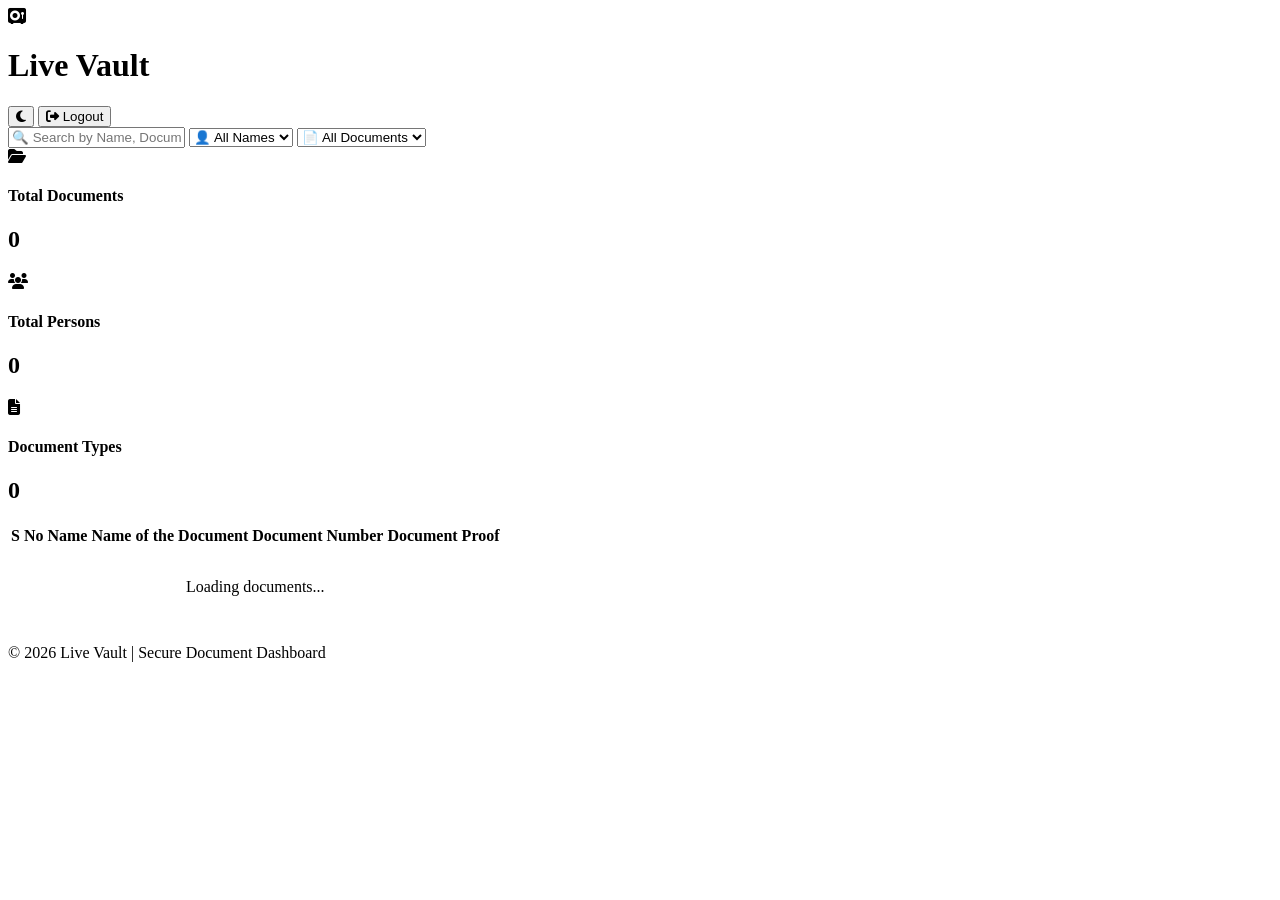
==== dashboard.html @ a058700c "Add files via upload" ====
<!DOCTYPE html>
<html lang="en">
<head>
    <meta charset="UTF-8">
    <meta name="viewport" content="width=device-width, initial-scale=1.0">
    <title>Live Vault Dashboard</title>

    <link rel="stylesheet" href="css/style.css">

    <link rel="stylesheet"
    href="https://cdnjs.cloudflare.com/ajax/libs/font-awesome/6.7.1/css/all.min.css">
</head>

<body class="dashboard-page">

<header class="topbar">

    <div class="logo-area">
        <i class="fa-solid fa-vault"></i>
        <h1>Live Vault</h1>
    </div>

    <div class="right-area">

        <button id="themeBtn" class="theme-btn">
            <i class="fa-solid fa-moon"></i>
        </button>

        <button id="logoutBtn" class="logout-btn">
            <i class="fa-solid fa-right-from-bracket"></i>
            Logout
        </button>

    </div>

</header>
<!-- ==========================
     SEARCH & FILTERS
========================== -->

<section class="controls">

    <!-- Search -->
    <input
        type="text"
        id="searchInput"
        placeholder="🔍 Search by Name, Document or Number...">

    <!-- Name Filter -->
    <select id="nameFilter">
        <option value="">👤 All Names</option>
    </select>

    <!-- Document Filter -->
    <select id="documentFilter">
        <option value="">📄 All Documents</option>
    </select>

</section>

<!-- ==========================
     DASHBOARD CARDS
========================== -->

<section class="dashboard-cards">

    <div class="card">
        <i class="fa-solid fa-folder-open"></i>
        <h4>Total Documents</h4>
        <h2 id="totalDocuments">0</h2>
    </div>

    <div class="card">
        <i class="fa-solid fa-users"></i>
        <h4>Total Persons</h4>
        <h2 id="totalPersons">0</h2>
    </div>

    <div class="card">
        <i class="fa-solid fa-file-lines"></i>
        <h4>Document Types</h4>
        <h2 id="totalTypes">0</h2>
    </div>

</section>
<!-- ==========================
     DOCUMENT TABLE
========================== -->

<section class="table-section">

    <table id="documentTable">

        <thead>
            <tr>
                <th>S No</th>
                <th>Name</th>
                <th>Name of the Document</th>
                <th>Document Number</th>
                <th>Document Proof</th>
            </tr>
        </thead>

        <tbody id="tableBody">

            <!-- Google Sheet Data will load here -->

            <tr>
                <td colspan="5" style="text-align:center;padding:30px;">
                    Loading documents...
                </td>
            </tr>

        </tbody>

    </table>

</section>
<!-- ==========================
     FOOTER
========================== -->

<footer>
    <p>
        © 2026 Live Vault | Secure Document Dashboard
    </p>
</footer>

<!-- ==========================
     JAVASCRIPT
========================== -->

<script src="js/dashboard.js"></script>

</body>
</html>
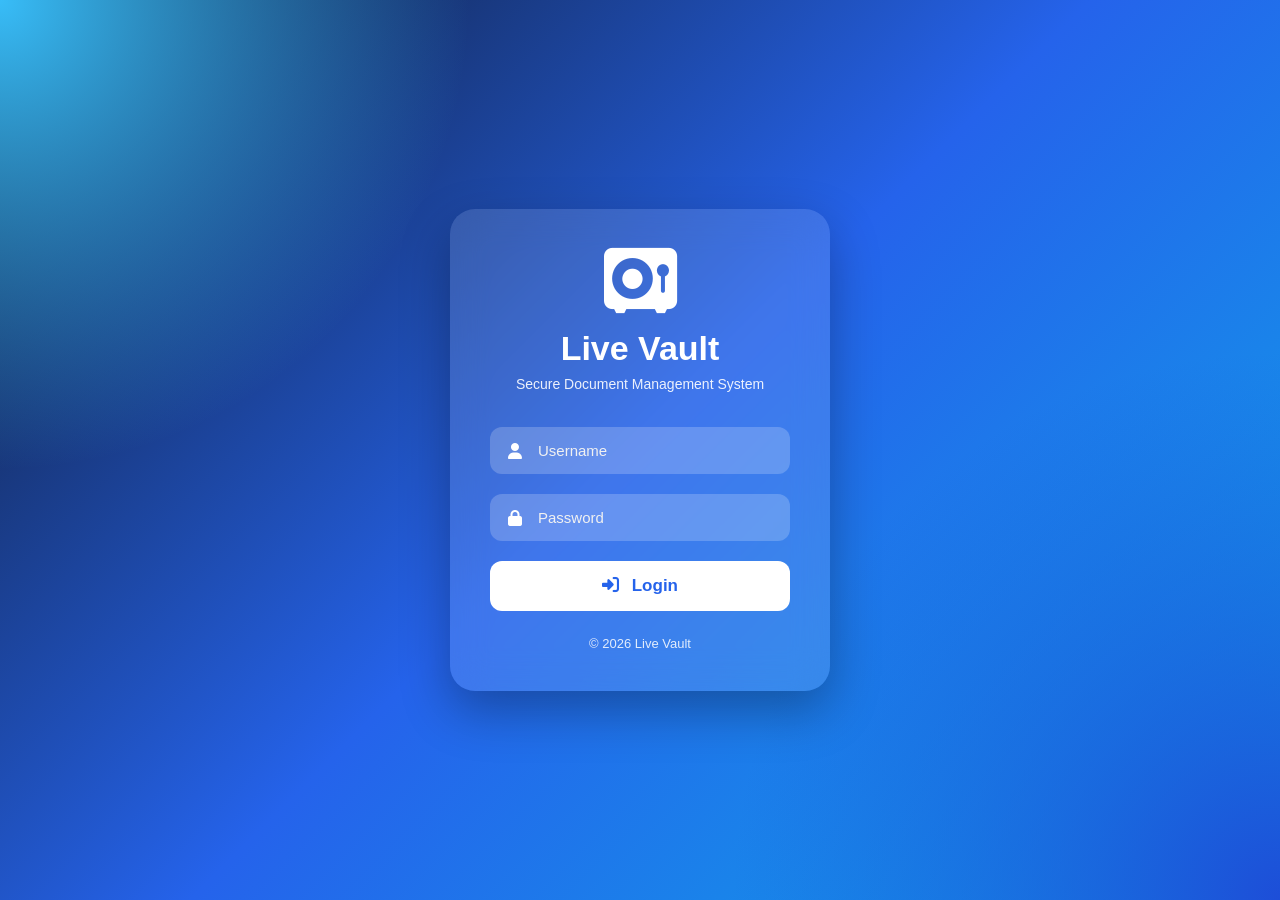
==== commit cbb9e2f9: "Update dashboard.html" ====
--- a/dashboard.html
+++ b/dashboard.html
@@ -3,7 +3,7 @@
 <head>
     <meta charset="UTF-8">
     <meta name="viewport" content="width=device-width, initial-scale=1.0">
-    <title>Live Vault Dashboard</title>
+    <title> Jagadeesh Live Vault Dashboard</title>
 
     <link rel="stylesheet" href="css/style.css">
 
@@ -17,7 +17,7 @@
 
     <div class="logo-area">
         <i class="fa-solid fa-vault"></i>
-        <h1>Live Vault</h1>
+        <h1> Jagadeesh Live Vault</h1>
     </div>
 
     <div class="right-area">
@@ -122,7 +122,7 @@
 
 <footer>
     <p>
-        © 2026 Live Vault | Secure Document Dashboard
+        © 2026 Jagadeesh Live Vault | Secure Document Dashboard
     </p>
 </footer>
 
@@ -133,4 +133,4 @@
 <script src="js/dashboard.js"></script>
 
 </body>
-</html>+</html>
--- a/css/style.css
+++ b/css/style.css
@@ -0,0 +1,560 @@
+/* ===========================
+   LIVE VAULT - STYLE.CSS
+   PART 3A
+=========================== */
+
+@import url('https://fonts.googleapis.com/css2?family=Poppins:wght@300;400;500;600;700&display=swap');
+
+*{
+    margin:0;
+    padding:0;
+    box-sizing:border-box;
+    font-family:'Poppins',sans-serif;
+}
+
+body{
+    background:#f4f7fb;
+    color:#333;
+}
+
+/* ===========================
+   LOGIN PAGE
+=========================== */
+
+.login-page{
+    width:100%;
+    height:100vh;
+    display:flex;
+    justify-content:center;
+    align-items:center;
+    overflow:hidden;
+    position:relative;
+    background:linear-gradient(135deg,#0f172a,#2563eb,#0ea5e9);
+}
+
+/* Animated Background */
+
+.background{
+    position:absolute;
+    width:100%;
+    height:100%;
+    background:
+    radial-gradient(circle at top left,#38bdf8 0%,transparent 30%),
+    radial-gradient(circle at bottom right,#1d4ed8 0%,transparent 35%);
+    animation:bgMove 12s linear infinite alternate;
+}
+
+@keyframes bgMove{
+    from{
+        transform:scale(1);
+    }
+    to{
+        transform:scale(1.15);
+    }
+}
+
+/* ===========================
+   LOGIN BOX
+=========================== */
+
+.login-container{
+    width:380px;
+    padding:40px;
+    border-radius:25px;
+    background:rgba(255,255,255,.12);
+    backdrop-filter:blur(18px);
+    -webkit-backdrop-filter:blur(18px);
+    box-shadow:0 20px 50px rgba(0,0,0,.30);
+    text-align:center;
+    position:relative;
+    z-index:10;
+    color:#fff;
+}
+
+/* ===========================
+   LOGO
+=========================== */
+
+.logo i{
+    font-size:65px;
+    margin-bottom:15px;
+    color:#fff;
+}
+
+.logo h1{
+    font-size:34px;
+    font-weight:700;
+    margin-bottom:8px;
+}
+
+.logo p{
+    font-size:14px;
+    opacity:.9;
+    margin-bottom:35px;
+}
+
+/* ===========================
+   INPUT BOX
+=========================== */
+
+.input-box{
+    position:relative;
+    margin-bottom:20px;
+}
+
+.input-box i{
+    position:absolute;
+    top:50%;
+    left:18px;
+    transform:translateY(-50%);
+    color:#fff;
+    font-size:16px;
+}
+
+.input-box input{
+    width:100%;
+    padding:15px 18px 15px 48px;
+    border:none;
+    outline:none;
+    border-radius:12px;
+    font-size:15px;
+    background:rgba(255,255,255,.20);
+    color:#fff;
+    transition:.3s;
+}
+
+.input-box input::placeholder{
+    color:#f1f1f1;
+}
+
+.input-box input:focus{
+    background:rgba(255,255,255,.35);
+}
+
+/* ===========================
+   LOGIN BUTTON
+=========================== */
+
+button{
+    width:100%;
+    padding:15px;
+    border:none;
+    border-radius:12px;
+    background:#ffffff;
+    color:#2563eb;
+    font-size:17px;
+    font-weight:600;
+    cursor:pointer;
+    transition:.3s;
+}
+
+button:hover{
+    transform:translateY(-2px);
+    background:#f8fafc;
+}
+
+button i{
+    margin-right:8px;
+}
+
+/* ===========================
+   ERROR MESSAGE
+=========================== */
+
+#errorMessage{
+    margin-top:15px;
+    color:#ffdddd;
+    font-size:14px;
+    font-weight:500;
+}
+
+/* ===========================
+   FOOTER
+=========================== */
+
+.footer{
+    margin-top:25px;
+    font-size:13px;
+    opacity:.85;
+}
+/* ===========================
+   DASHBOARD PAGE
+=========================== */
+
+.dashboard-page{
+    min-height:100vh;
+    background:#f5f7fb;
+    color:#333;
+}
+
+/* ===========================
+   TOP HEADER
+=========================== */
+
+.topbar{
+    width:100%;
+    display:flex;
+    justify-content:space-between;
+    align-items:center;
+    padding:18px 40px;
+    background:#2563eb;
+    color:#fff;
+    box-shadow:0 5px 15px rgba(0,0,0,.15);
+    position:sticky;
+    top:0;
+    z-index:1000;
+}
+
+.logo-area{
+    display:flex;
+    align-items:center;
+    gap:12px;
+}
+
+.logo-area i{
+    font-size:30px;
+}
+
+.logo-area h1{
+    font-size:28px;
+    font-weight:700;
+}
+
+.right-area{
+    display:flex;
+    gap:15px;
+    align-items:center;
+}
+
+/* ===========================
+   BUTTONS
+=========================== */
+
+.theme-btn,
+.logout-btn{
+    width:auto;
+    padding:10px 18px;
+    border:none;
+    border-radius:10px;
+    cursor:pointer;
+    font-size:15px;
+    font-weight:600;
+    transition:.3s;
+}
+
+.theme-btn{
+    background:#ffffff;
+    color:#2563eb;
+}
+
+.logout-btn{
+    background:#ef4444;
+    color:#fff;
+}
+
+.theme-btn:hover,
+.logout-btn:hover{
+    transform:translateY(-2px);
+    box-shadow:0 8px 20px rgba(0,0,0,.2);
+}
+
+/* ===========================
+   CONTROLS
+=========================== */
+
+.controls{
+    display:grid;
+    grid-template-columns:2fr 1fr 1fr;
+    gap:15px;
+    padding:25px;
+    background:#fff;
+    margin:25px;
+    border-radius:18px;
+    box-shadow:0 8px 20px rgba(0,0,0,.08);
+}
+
+.controls input,
+.controls select{
+    padding:13px 15px;
+    border:1px solid #d1d5db;
+    border-radius:10px;
+    font-size:15px;
+    outline:none;
+    transition:.3s;
+}
+
+.controls input:focus,
+.controls select:focus{
+    border-color:#2563eb;
+    box-shadow:0 0 10px rgba(37,99,235,.25);
+}
+
+/* ===========================
+   TABLE
+=========================== */
+
+.table-section{
+    margin:25px;
+    background:#fff;
+    border-radius:18px;
+    overflow:hidden;
+    box-shadow:0 8px 20px rgba(0,0,0,.08);
+}
+
+table{
+    width:100%;
+    border-collapse:collapse;
+}
+
+thead{
+    background:#2563eb;
+    color:#fff;
+}
+
+thead th{
+    padding:18px;
+    text-align:left;
+    font-size:15px;
+    font-weight:600;
+}
+
+tbody td{
+    padding:16px;
+    border-bottom:1px solid #e5e7eb;
+    font-size:14px;
+}
+
+tbody tr:nth-child(even){
+    background:#f8fafc;
+}
+
+tbody tr:hover{
+    background:#dbeafe;
+    transition:.2s;
+}
+
+/* ===========================
+   DOCUMENT BUTTON
+=========================== */
+
+.view-btn{
+    display:inline-block;
+    padding:8px 15px;
+    background:#10b981;
+    color:#fff;
+    text-decoration:none;
+    border-radius:8px;
+    font-size:14px;
+    transition:.3s;
+}
+
+.view-btn:hover{
+    background:#059669;
+}
+
+/* ===========================
+   FOOTER
+=========================== */
+
+footer{
+    text-align:center;
+    padding:20px;
+    color:#6b7280;
+    font-size:14px;
+}
+/* ==========================================
+   PART 3C - DARK MODE + RESPONSIVE
+========================================== */
+
+/* Dark Mode */
+
+body.dark-mode{
+    background:#0f172a;
+    color:#f8fafc;
+}
+
+body.dark-mode .topbar{
+    background:#111827;
+}
+
+body.dark-mode .controls{
+    background:#1e293b;
+}
+
+body.dark-mode .table-section{
+    background:#1e293b;
+}
+
+body.dark-mode table{
+    color:#f8fafc;
+}
+
+body.dark-mode thead{
+    background:#2563eb;
+}
+
+body.dark-mode tbody tr{
+    background:#1e293b;
+}
+
+body.dark-mode tbody tr:nth-child(even){
+    background:#273549;
+}
+
+body.dark-mode tbody tr:hover{
+    background:#334155;
+}
+
+body.dark-mode .controls input,
+body.dark-mode .controls select{
+    background:#0f172a;
+    color:#fff;
+    border:1px solid #475569;
+}
+
+body.dark-mode .controls input::placeholder{
+    color:#cbd5e1;
+}
+
+body.dark-mode footer{
+    color:#cbd5e1;
+}
+
+/* Scrollbar */
+
+::-webkit-scrollbar{
+    width:10px;
+    height:10px;
+}
+
+::-webkit-scrollbar-track{
+    background:#e5e7eb;
+}
+
+::-webkit-scrollbar-thumb{
+    background:#2563eb;
+    border-radius:20px;
+}
+
+::-webkit-scrollbar-thumb:hover{
+    background:#1d4ed8;
+}
+
+/* Responsive */
+
+@media(max-width:1200px){
+
+.controls{
+    grid-template-columns:repeat(2,1fr);
+}
+
+}
+.dashboard-cards{
+    grid-template-columns:1fr;
+    margin:15px;
+}
+@media(max-width:768px){
+
+.topbar{
+    flex-direction:column;
+    gap:15px;
+    padding:20px;
+    text-align:center;
+}
+
+.right-area{
+    width:100%;
+    justify-content:center;
+    flex-wrap:wrap;
+}
+
+.controls{
+    grid-template-columns:1fr;
+    margin:15px;
+    padding:18px;
+}
+
+.table-section{
+    margin:15px;
+    overflow-x:auto;
+}
+
+table{
+    min-width:900px;
+}
+
+.logo-area h1{
+    font-size:24px;
+}
+
+.logo-area i{
+    font-size:26px;
+}
+
+.logout-btn,
+.theme-btn{
+    width:auto;
+}
+
+}
+
+@media(max-width:480px){
+
+.login-container{
+    width:95%;
+    padding:25px;
+}
+
+.logo h1{
+    font-size:28px;
+}
+
+.logo p{
+    font-size:13px;
+}
+
+.input-box input{
+    padding:14px 14px 14px 45px;
+}
+
+button{
+    font-size:16px;
+}
+
+}
+.dashboard-cards{
+    display:grid;
+    grid-template-columns:repeat(3,1fr);
+    gap:20px;
+    margin:0 25px 25px;
+}
+
+.card{
+    background:linear-gradient(135deg,#2563eb,#3b82f6);
+    color:#fff;
+    border-radius:18px;
+    padding:25px;
+    box-shadow:0 10px 25px rgba(37,99,235,.25);
+    transition:.3s;
+    text-align:center;
+}
+
+.card:hover{
+    transform:translateY(-6px);
+}
+
+.card i{
+    font-size:40px;
+    margin-bottom:12px;
+}
+
+.card h4{
+    font-size:16px;
+    font-weight:500;
+    margin-bottom:10px;
+}
+
+.card h2{
+    font-size:42px;
+    font-weight:700;
+}
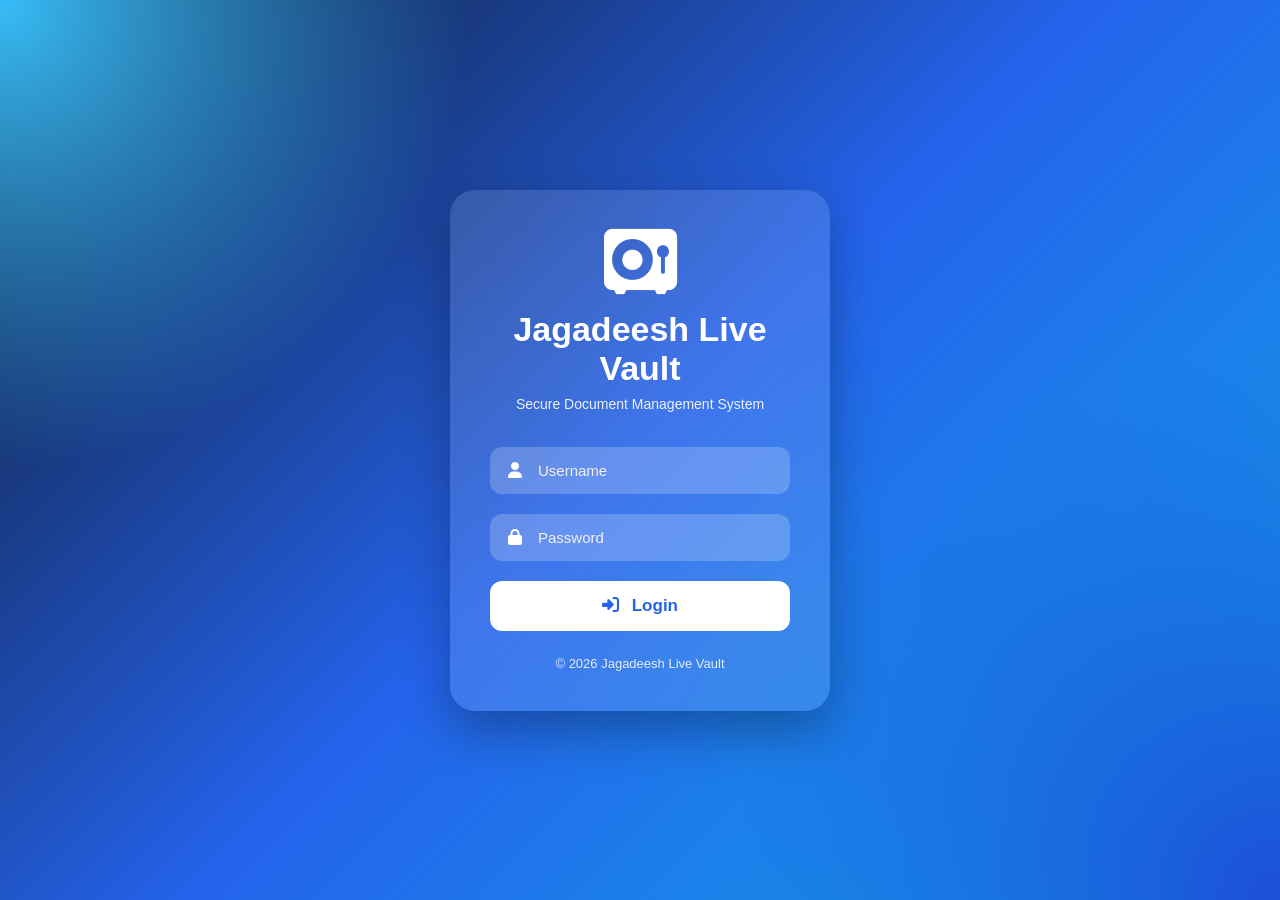
==== commit 8e715258: "Update dashboard.html" ====
--- a/dashboard.html
+++ b/dashboard.html
@@ -25,6 +25,9 @@
         <button id="themeBtn" class="theme-btn">
             <i class="fa-solid fa-moon"></i>
         </button>
+<div class="user-profile">
+    <img src="myphoto.jpg" alt="Sai Jagadeesh">
+</div>
 
         <button id="logoutBtn" class="logout-btn">
             <i class="fa-solid fa-right-from-bracket"></i>
